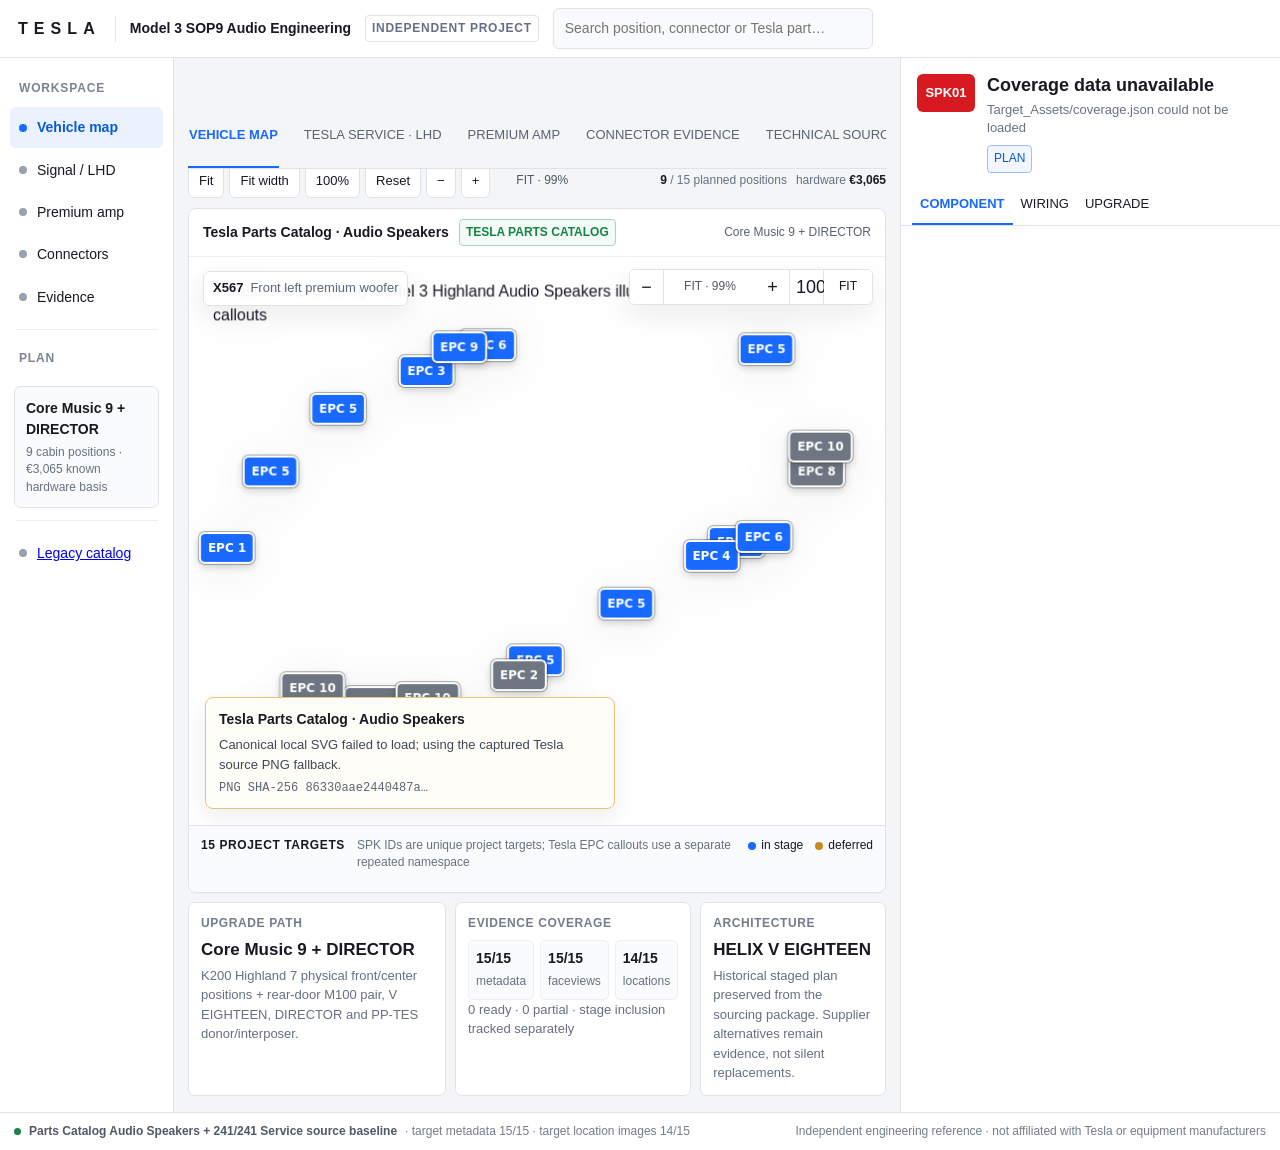
==== docs/index.html @ ffc30529 "fix: improve engineering workspace navigation and clarity" ====
<!doctype html>
<html lang="en">
<head>
<meta charset="utf-8">
<meta name="viewport" content="width=device-width,initial-scale=1">
<title>Tesla Model 3 SOP9 Audio Engineering Workspace</title>
<link rel="stylesheet" href="assets/app.css">
<link rel="stylesheet" href="assets/vehicle-map.css">
</head>
<body>
<div class="app">
<header class="topbar">
  <div class="wordmark">TESLA</div><div class="bar-rule"></div>
  <div class="product">Model 3 SOP9 Audio Engineering</div>
  <div class="independent">INDEPENDENT PROJECT</div>
  <div class="vehicle">2026 Premium LR RWD · LHD · target 15</div>
  <div class="searchbox"><input id="search" type="search" placeholder="Search position, connector or Tesla part…" autocomplete="off"></div>
</header>
<div class="shell">
<aside class="rail">
  <div class="rail-label">Workspace</div>
  <button class="rail-btn active" data-view="system"><span class="rail-dot"></span><span>Vehicle map</span></button>
  <button class="rail-btn" data-view="lhd"><span class="rail-dot"></span><span>Signal / LHD</span></button>
  <button class="rail-btn" data-view="premium"><span class="rail-dot"></span><span>Premium amp</span></button>
  <button class="rail-btn" data-view="connectors"><span class="rail-dot"></span><span>Connectors</span></button>
  <button class="rail-btn" data-view="evidence"><span class="rail-dot"></span><span>Evidence</span></button>
  <div class="rail-rule"></div>
  <div class="rail-label">Plan</div>
  <div class="rail-summary"><strong id="railStage">Core Music 9 + DIRECTOR</strong><span id="railSummary">9 cabin positions · final DSP retained</span></div>
  <div class="rail-rule"></div>
  <a class="rail-btn" href="catalog.html"><span class="rail-dot"></span><span>Legacy catalog</span></a>
</aside>
<main class="main">
  <nav class="tabs">
    <button class="tab active" data-view="system">VEHICLE MAP</button>
    <button class="tab" data-view="lhd">TESLA SERVICE · LHD</button>
    <button class="tab" data-view="premium">PREMIUM AMP</button>
    <button class="tab" data-view="connectors">CONNECTOR EVIDENCE</button>
    <button class="tab" data-view="evidence">TECHNICAL SOURCES</button>
  </nav>
  <div class="controlbar">
    <div class="stage-select"><label for="stage">Upgrade stage</label><select id="stage"></select></div>
    <div class="zoom-controls" aria-label="Engineering drawing navigation">
      <button id="fit" type="button">Fit</button><button id="fitWidth" type="button">Fit width</button><button id="zoom100" type="button">100%</button><button id="resetView" type="button">Reset</button>
      <button id="zoomOut" type="button" aria-label="Zoom out">−</button><button id="zoomIn" type="button" aria-label="Zoom in">+</button><output id="zoomLevel" aria-live="polite">100%</output>
    </div>
    <div class="spacer"></div>
    <div class="metric"><strong id="activeCount">9</strong> / 15 planned positions</div>
    <div class="metric">hardware <strong id="stageCost">€3,065</strong></div>
    <button id="openSource">Open source asset</button>
  </div>
  <section id="workspaceView">
    <article class="workspace">
      <div class="workspace-head"><strong id="workspaceTitle">Tesla Parts Catalog · Audio Speakers</strong><span class="source-pill">TESLA PARTS CATALOG</span><span class="stage-pill" id="workspaceStage">Core Music 9 + DIRECTOR</span></div>
      <div class="schematic-wrap" id="viewport">
        <div class="schematic-pan" id="pan"><img id="schematic" class="schematic-img" alt="Tesla Service SOP9 audio schematic"></div>
        <div class="schematic-message"><b id="selectedBadge">X567</b><span id="selectedMessage">Front left premium woofer</span></div>
        <div class="zoom" aria-label="Canvas zoom controls"><button id="zMinus" type="button" aria-label="Zoom out">−</button><output id="zLevel" aria-live="polite">100%</output><button id="zPlus" type="button" aria-label="Zoom in">+</button><button id="z100" type="button">100%</button><button id="zFit" type="button">FIT</button></div>
      </div>
      <div class="position-dock">
        <div class="dock-head"><strong>15 project targets</strong><span>SPK IDs are unique project targets; Tesla EPC callouts use a separate repeated namespace</span><div class="dock-legend"><span class="legend-item"><i class="legend-swatch included"></i>in stage</span><span class="legend-item"><i class="legend-swatch deferred"></i>deferred</span></div></div>
        <div id="positionDock"></div>
      </div>
    </article>
    <div class="summary-strip">
      <section class="summary-card"><div class="summary-label">Upgrade path</div><div class="summary-main" id="planTitle">Core Music 9 + DIRECTOR</div><div class="summary-sub" id="planDescription"></div></section>
      <section class="summary-card"><div class="summary-label">Evidence coverage</div><div class="summary-grid"><div class="mini"><strong id="metadataCount">15/15</strong><span>metadata</span></div><div class="mini"><strong id="faceviewCount">15/15</strong><span>faceviews</span></div><div class="mini"><strong id="locationCount">14/15</strong><span>locations</span></div></div><div class="summary-sub" id="readinessSummary">14 ready · 1 partial · stage inclusion tracked separately</div></section>
      <section class="summary-card"><div class="summary-label">Architecture</div><div class="summary-main">HELIX V EIGHTEEN</div><div class="summary-sub">Historical staged plan preserved from the sourcing package. Supplier alternatives remain evidence, not silent replacements.</div></section>
    </div>
  </section>
  <section id="infoView" class="info-view hidden"></section>
</main>
<aside class="inspector">
  <div class="inspect-hero"><div class="inspect-num" id="inspectNum">SPK01</div><div><div class="inspect-title" id="inspectTitle">Loading coverage…</div><div class="inspect-sub" id="inspectSub">Project target</div><div class="inspect-stage" id="inspectStage">PLAN</div></div></div>
  <div class="inspect-tabs"><button class="inspect-tab active" data-inspect="component">COMPONENT</button><button class="inspect-tab" data-inspect="wiring">WIRING</button><button class="inspect-tab" data-inspect="upgrade">UPGRADE</button></div>
  <div class="inspect-body" id="inspectBody"></div>
</aside>
</div>
<footer class="footer"><span class="footer-dot"></span><strong>Parts Catalog Audio Speakers + 241/241 Service source baseline</strong><span>· target metadata 15/15 · target location images 14/15</span><span class="spacer"></span><span>Independent engineering reference · not affiliated with Tesla or equipment manufacturers</span></footer>
</div>
<script src="assets/app.js"></script>
<script src="assets/vehicle-map.js"></script>
</body>
</html>
---- docs/assets/app.css ----
:root {
  --bg: #f4f5f6;
  --surface: #fff;
  --surface2: #f9fafb;
  --ink: #171a20;
  --muted: #687281;
  --line: #dfe3e8;
  --line2: #edf0f2;
  --blue: #1769ff;
  --blue2: #eaf2ff;
  --green: #168447;
  --amber: #a76900;
  --amber2: #fff7e6;
  --red: #d71920;
  --shadow: 0 10px 28px rgba(23, 26, 32, .08);
  --rail: 196px;
  --inspector: 410px;
}

* { box-sizing: border-box; }
html, body { margin: 0; min-height: 100%; font-family: Inter, ui-sans-serif, -apple-system, BlinkMacSystemFont, "Segoe UI", Arial, sans-serif; color: var(--ink); background: var(--bg); line-height: 1.45; }
button, input, select { font: inherit; color: inherit; }
button { cursor: pointer; }
button:focus-visible, a:focus-visible, input:focus-visible, select:focus-visible { outline: 3px solid rgba(23, 105, 255, .35); outline-offset: 2px; }
.hidden { display: none !important; }
.sr-only { position: absolute; width: 1px; height: 1px; padding: 0; margin: -1px; overflow: hidden; clip: rect(0, 0, 0, 0); white-space: nowrap; border: 0; }

.app { min-height: 100vh; display: grid; grid-template-rows: 58px minmax(0, 1fr) 38px; }
.topbar { min-height: 58px; display: flex; align-items: center; gap: 14px; padding: 0 18px; background: #fff; border-bottom: 1px solid var(--line); position: sticky; top: 0; z-index: 50; }
.wordmark { font-size: 16px; font-weight: 760; letter-spacing: .38em; white-space: nowrap; }
.bar-rule { height: 26px; width: 1px; background: var(--line); }
.product { font-size: 14px; font-weight: 720; white-space: nowrap; }
.independent { font-size: 12px; font-weight: 780; letter-spacing: .06em; color: #667085; border: 1px solid var(--line); border-radius: 4px; padding: 4px 6px; white-space: nowrap; }
.vehicle { margin-left: auto; font-size: 12px; color: #586170; white-space: nowrap; }
.searchbox { width: min(340px, 25vw); position: relative; }
.searchbox input { width: 100%; border: 1px solid var(--line); background: #f9fafb; border-radius: 6px; padding: 9px 11px; font-size: 14px; outline: none; }
.searchbox input:focus { border-color: #9bbaff; box-shadow: 0 0 0 3px rgba(23, 105, 255, .09); }

.shell { display: grid; grid-template-columns: var(--rail) minmax(0, 1fr) var(--inspector); min-height: 0; }
.rail { background: #fff; border-right: 1px solid var(--line); padding: 14px 10px; min-height: 0; }
.rail-label { font-size: 12px; font-weight: 800; letter-spacing: .07em; color: #7b8491; text-transform: uppercase; padding: 8px 9px; }
.rail-btn { border: 0; background: transparent; width: 100%; display: flex; align-items: center; gap: 10px; padding: 10px 9px; border-radius: 6px; text-align: left; font-size: 14px; margin: 2px 0; }
.rail-btn:hover { background: #f5f7f9; }
.rail-btn.active { background: var(--blue2); color: #075bd8; font-weight: 720; }
.rail-dot { width: 8px; height: 8px; border-radius: 50%; background: #99a1ad; flex: none; }
.rail-btn.active .rail-dot { background: var(--blue); }
.rail-rule { height: 1px; background: var(--line2); margin: 12px 5px; }
.rail-summary { margin: 11px 4px 0; border: 1px solid var(--line); border-radius: 7px; padding: 11px; background: #fafbfc; }
.rail-summary strong { display: block; font-size: 14px; }
.rail-summary span { display: block; font-size: 12px; color: var(--muted); line-height: 1.45; margin-top: 5px; }

.main { min-width: 0; padding: 0 14px 16px; overflow: hidden; }
.tabs { min-height: 52px; display: flex; align-items: flex-end; gap: 24px; border-bottom: 1px solid var(--line); position: sticky; top: 58px; background: var(--bg); z-index: 30; overflow-x: auto; white-space: nowrap; }
.tab { height: 52px; border: 0; background: transparent; padding: 0 1px 12px; font-size: 13px; color: #596374; border-bottom: 2px solid transparent; }
.tab.active { color: var(--blue); border-bottom-color: var(--blue); font-weight: 760; }
.controlbar { min-height: 58px; display: flex; align-items: center; gap: 9px; padding: 10px 0; flex-wrap: wrap; }
.stage-select { display: flex; align-items: center; gap: 8px; padding-right: 10px; border-right: 1px solid var(--line); }
.stage-select label { font-size: 12px; color: #697386; text-transform: uppercase; font-weight: 760; }
.stage-select select, .controlbar button { min-height: 34px; border: 1px solid var(--line); background: #fff; border-radius: 6px; padding: 4px 10px; font-size: 13px; }
.controlbar button:hover { background: #f7f9fb; }
.zoom-controls { display: flex; align-items: center; gap: 5px; flex-wrap: wrap; }
.zoom-controls output { min-width: 94px; color: #4f5967; font-size: 12px; font-variant-numeric: tabular-nums; text-align: center; }
.controlbar > .spacer { flex: 1 1 12px; }
.metric { font-size: 12px; color: #657083; white-space: nowrap; }
.metric strong { color: var(--ink); }

.workspace { background: #fff; border: 1px solid var(--line); border-radius: 8px; overflow: hidden; box-shadow: 0 1px 0 rgba(23, 26, 32, .02); }
.workspace-head { min-height: 48px; display: flex; align-items: center; gap: 10px; padding: 7px 14px; border-bottom: 1px solid var(--line2); }
.workspace-head strong { font-size: 14px; }
.source-pill { font-size: 12px; font-weight: 760; color: var(--green); border: 1px solid #acd4ba; background: #f4fbf6; padding: 4px 6px; border-radius: 4px; }
.stage-pill { margin-left: auto; font-size: 12px; color: #586170; white-space: nowrap; }
.schematic-wrap { position: relative; height: clamp(500px, calc(100vh - 332px), 900px); min-height: 500px; overflow: hidden; background: #fff; touch-action: none; }
.schematic-wrap.is-panning { cursor: grabbing; }
.schematic-pan { position: absolute; inset: 0; display: flex; align-items: center; justify-content: center; transform-origin: center center; will-change: transform; }
.schematic-img { display: block; width: auto; height: auto; max-width: none; max-height: none; user-select: none; -webkit-user-drag: none; }
.schematic-message { position: absolute; left: 14px; top: 14px; z-index: 8; display: flex; gap: 7px; align-items: center; background: rgba(255, 255, 255, .95); border: 1px solid var(--line); border-radius: 6px; padding: 7px 9px; box-shadow: var(--shadow); font-size: 13px; color: #5e6876; }
.schematic-message b { color: var(--ink); }
.zoom { position: absolute; right: 12px; top: 12px; z-index: 9; display: flex; align-items: center; background: #fff; border: 1px solid var(--line); border-radius: 6px; overflow: hidden; box-shadow: var(--shadow); }
.zoom button { width: 34px; height: 34px; border: 0; border-right: 1px solid var(--line); background: #fff; font-size: 18px; }
.zoom button:hover { background: #f5f7f9; }
.zoom output { min-width: 92px; padding: 0 8px; font-size: 12px; color: #4f5967; text-align: center; font-variant-numeric: tabular-nums; }
.zoom button:last-child { width: 48px; border-right: 0; font-size: 12px; }

.position-dock { border-top: 1px solid var(--line); background: #fafbfc; padding: 11px 12px; }
.dock-head { display: flex; align-items: flex-start; gap: 12px; margin-bottom: 9px; flex-wrap: wrap; }
.dock-head strong { font-size: 12px; text-transform: uppercase; letter-spacing: .05em; }
.dock-head > span { flex: 1 1 320px; font-size: 12px; color: var(--muted); }
.dock-head .dock-legend { margin-left: auto; display: flex; gap: 12px; }
.legend-item { display: flex; align-items: center; gap: 5px; font-size: 12px; }
.legend-swatch { width: 8px; height: 8px; border-radius: 50%; background: #bdc4cd; }
.legend-swatch.included { background: var(--blue); }
.legend-swatch.deferred { background: #c58b21; }
.zone-row { display: grid; grid-template-columns: 112px minmax(0, 1fr); gap: 10px; align-items: start; margin: 5px 0; }
.zone-name { font-size: 12px; font-weight: 760; color: #737d8b; padding-top: 8px; text-transform: uppercase; }
.zone-chips { display: flex; flex-wrap: wrap; gap: 5px; }
.position-chip { border: 1px solid var(--line); background: #fff; border-radius: 5px; padding: 6px 8px; font-size: 13px; display: flex; gap: 7px; align-items: center; max-width: 235px; text-align: left; }
.position-chip .chip-id { font-weight: 800; color: #075bd8; font-variant-numeric: tabular-nums; }
.position-chip b { color: #4f5967; font-size: 12px; }
.position-chip.included { border-color: #95baff; background: #f4f8ff; }
.position-chip.deferred { border-color: #e5c47d; background: #fffaf0; }
.position-chip.selected { box-shadow: inset 0 0 0 2px var(--blue); border-color: var(--blue); }
.position-chip.search-hidden { display: none; }
.position-chip:hover { border-color: #9ba8b7; }

.summary-strip { display: grid; grid-template-columns: 1.25fr .9fr .9fr; gap: 9px; margin-top: 9px; }
.summary-card { background: #fff; border: 1px solid var(--line); border-radius: 7px; padding: 12px; min-height: 112px; }
.summary-label { font-size: 12px; font-weight: 780; text-transform: uppercase; color: #737d8b; letter-spacing: .05em; }
.summary-main { font-size: 17px; font-weight: 760; margin: 6px 0 3px; }
.summary-sub { font-size: 13px; color: #657083; line-height: 1.5; }
.summary-grid { display: grid; grid-template-columns: repeat(3, 1fr); gap: 6px; margin-top: 8px; }
.mini { background: #fafbfc; border: 1px solid var(--line2); border-radius: 5px; padding: 7px; }
.mini strong { display: block; font-size: 14px; }
.mini span { font-size: 12px; color: var(--muted); }

.info-view { background: #fff; border: 1px solid var(--line); border-radius: 8px; min-height: 650px; padding: 20px; overflow: auto; }
.info-view h2 { margin: 0 0 6px; font-size: 20px; }
.info-view > p { font-size: 14px; color: #626c7b; max-width: 900px; line-height: 1.55; }
.evidence-grid { display: grid; grid-template-columns: repeat(2, minmax(0, 1fr)); gap: 9px; margin-top: 16px; }
.evidence-card { border: 1px solid var(--line); border-radius: 7px; padding: 14px; text-decoration: none; color: inherit; background: #fff; }
.evidence-card:hover { border-color: #a9b6c5; background: #fafbfc; }
.evidence-card strong { display: block; font-size: 14px; }
.evidence-card span { display: block; font-size: 13px; color: var(--muted); margin-top: 5px; }
.connector-table { width: 100%; min-width: 900px; border-collapse: collapse; margin-top: 14px; font-size: 13px; }
.connector-table th, .connector-table td { text-align: left; border-bottom: 1px solid var(--line2); padding: 9px 7px; vertical-align: top; }
.connector-table th { font-size: 12px; color: #737d8b; text-transform: uppercase; }
.connector-table tr:hover td { background: #fafbfc; }
.connector-table button { border: 1px solid var(--line); background: #fff; border-radius: 5px; padding: 6px 8px; font-size: 13px; }

.inspector { background: #fff; border-left: 1px solid var(--line); min-width: 0; overflow: auto; }
.inspect-hero { padding: 16px 16px 12px; display: flex; gap: 12px; align-items: flex-start; }
.inspect-num { min-width: 58px; height: 38px; border-radius: 6px; background: var(--red); color: #fff; display: grid; place-items: center; padding: 0 7px; font-size: 13px; font-weight: 800; font-variant-numeric: tabular-nums; flex: none; }
.inspect-title { font-size: 18px; font-weight: 760; line-height: 1.25; }
.inspect-sub { font-size: 13px; color: var(--muted); margin-top: 4px; }
.inspect-stage { display: inline-block; margin-top: 7px; font-size: 12px; border: 1px solid #9ebeff; background: #f2f7ff; color: #075bd8; border-radius: 4px; padding: 4px 6px; }
.inspect-tabs { display: flex; border-bottom: 1px solid var(--line); padding: 0 11px; }
.inspect-tab { border: 0; background: transparent; padding: 10px 8px; font-size: 13px; border-bottom: 2px solid transparent; }
.inspect-tab.active { border-bottom-color: var(--blue); color: var(--blue); font-weight: 760; }
.inspect-body { padding: 10px 16px 20px; }
.inspector-section { margin-bottom: 16px; }
.inspector-section h3, .evidence-panel h3 { margin: 0 0 5px; font-size: 16px; }
.kv { display: grid; grid-template-columns: 40% minmax(0, 60%); gap: 9px; padding: 9px 0; border-bottom: 1px solid var(--line2); font-size: 13px; line-height: 1.45; }
.kv span:first-child { color: #747e8b; }
.kv b { overflow-wrap: anywhere; }
.target-id { color: #075bd8; font-variant-numeric: tabular-nums; }
.state-row { display: grid; grid-template-columns: minmax(0, 1fr) auto; gap: 4px 9px; padding: 9px 0; border-bottom: 1px solid var(--line2); font-size: 13px; }
.state-row > span { color: #4f5967; }
.state-row b { text-align: right; }
.state-row small { grid-column: 1 / -1; color: var(--muted); font-size: 12px; line-height: 1.45; }
.state-verified { color: var(--green); font-weight: 760; }
.state-partial, .state-gap { color: var(--amber); font-weight: 760; }
.state-deferred { color: var(--amber); font-weight: 760; }
.state-unknown { color: #7a8491; font-weight: 760; }
.state-neutral { color: #4f5967; font-weight: 760; }
.readiness-card { margin-top: 12px; border: 1px solid var(--line); border-radius: 6px; padding: 10px; background: #fafbfc; }
.readiness-card > div { display: flex; justify-content: space-between; gap: 10px; font-size: 13px; }
.readiness-card small { display: block; margin-top: 5px; color: var(--muted); font-size: 12px; line-height: 1.45; }
.readiness-card.state-partial { border-color: #e5c47d; background: var(--amber2); }
.readiness-card.state-verified { border-color: #acd4ba; background: #f4fbf6; }
.media-title { display: flex; justify-content: space-between; align-items: center; margin: 14px 0 6px; font-size: 13px; font-weight: 760; }
.media-title a { font-size: 12px; color: #075bd8; text-decoration: none; }
.media-card { min-height: 180px; border: 1px solid var(--line); border-radius: 6px; background: #fafafa; display: flex; align-items: center; justify-content: center; overflow: hidden; }
.media-card img { max-width: 100%; max-height: 100%; object-fit: contain; }
.media-empty { font-size: 13px; color: #7a8491; text-align: center; padding: 20px; }
.route { margin-top: 11px; border: 1px solid var(--line); border-radius: 6px; background: #fafbfc; padding: 10px; font: 13px/1.5 ui-monospace, SFMono-Regular, Consolas, monospace; color: #44505f; overflow-wrap: anywhere; }
.hardware { border: 1px solid var(--line); border-radius: 6px; padding: 11px; margin-top: 12px; background: #fafbfc; }
.hardware strong { font-size: 14px; display: block; }
.hardware span { font-size: 13px; color: #657083; display: block; margin-top: 4px; line-height: 1.5; }
.action-row { display: grid; grid-template-columns: 1fr 1fr; gap: 6px; margin-top: 12px; }
.action-row button { border: 1px solid var(--line); background: #fff; border-radius: 6px; padding: 8px; font-size: 13px; }
.action-row button:hover { background: #f5f7f9; }

.footer { display: flex; align-items: center; min-height: 38px; padding: 0 14px; background: #fff; border-top: 1px solid var(--line); font-size: 12px; color: #737d8b; gap: 8px; }
.footer-dot { width: 7px; height: 7px; border-radius: 50%; background: var(--green); flex: none; }
.footer .spacer { flex: 1; }
.footer strong { color: #4f5967; }

@media (max-width: 1320px) {
  :root { --rail: 174px; --inspector: 380px; }
  .vehicle { display: none; }
  .position-chip { max-width: 205px; }
}

@media (max-width: 1060px) {
  .shell { grid-template-columns: 58px minmax(0, 1fr); }
  .rail { padding: 11px 6px; }
  .rail-btn { justify-content: center; }
  .rail-btn span:not(.rail-dot), .rail-label, .rail-summary, .rail-rule { display: none; }
  .inspector { grid-column: 2; border-left: 0; border-top: 1px solid var(--line); min-height: 500px; }
  .summary-strip { grid-template-columns: 1fr; }
  .searchbox { display: none; }
  .controlbar > .spacer { display: none; }
}

@media (max-width: 760px) {
  .topbar { gap: 9px; padding: 0 12px; }
  .product { display: none; }
  .main { padding: 0 9px 12px; }
  .tabs { gap: 17px; }
  .controlbar { align-items: flex-start; }
  .stage-select { width: 100%; border-right: 0; padding-right: 0; }
  .zoom-controls { width: 100%; }
  .zone-row { grid-template-columns: 1fr; gap: 2px; }
  .zone-name { padding-top: 3px; }
  .dock-head .dock-legend { width: 100%; margin-left: 0; }
  .evidence-grid { grid-template-columns: 1fr; }
  .footer { min-height: 48px; align-items: flex-start; padding-top: 8px; padding-bottom: 8px; flex-wrap: wrap; }
  .footer .spacer { display: none; }
}
---- docs/assets/vehicle-map.css ----
/* Original Tesla Parts Catalog artwork + readable interaction layer. */
.vehicle-map-shell { position: absolute; inset: 0; display: flex; align-items: center; justify-content: center; padding: 18px 22px 82px; z-index: 4; }
.vehicle-map { position: relative; width: min(100%, 1180px); aspect-ratio: 1189 / 841; filter: drop-shadow(0 8px 24px rgba(23, 26, 32, .07)); }
.vehicle-map > img { display: block; width: 100%; height: 100%; object-fit: contain; user-select: none; -webkit-user-drag: none; pointer-events: none; }
.epc-callouts { position: absolute; inset: 0; pointer-events: none; }
.epc-callout, .epc-anchor { --ring: #1769ff; position: absolute; left: var(--x); top: var(--y); transform: translate(-50%, -50%); border-radius: 6px; padding: 0 7px; pointer-events: auto; z-index: 6; display: grid; place-items: center; font: 760 12px/1 Inter, ui-sans-serif, system-ui, sans-serif; white-space: nowrap; color: #fff; border: 2px solid #fff; box-shadow: 0 0 0 1px rgba(23, 26, 32, .35), 0 3px 8px rgba(23, 26, 32, .2); transition: transform .12s ease, box-shadow .12s ease, background .12s ease; }
.epc-callout { min-width: 52px; height: 32px; background: #1769ff; }
.epc-anchor { width: 24px; height: 24px; background: #171a20; z-index: 5; }
.epc-callout:hover, .epc-callout:focus-visible, .epc-anchor:hover, .epc-anchor:focus-visible { outline: none; transform: translate(-50%, -50%) scale(1.12); box-shadow: 0 0 0 4px rgba(23, 105, 255, .22), 0 6px 14px rgba(23, 26, 32, .25); }
.epc-callout.unmapped { background: #6d7681; }
.epc-callout.group-active, .epc-callout.target-related, .epc-anchor.group-active { background: #1769ff; }
.epc-callout.active, .epc-anchor.active { background: #d71920; z-index: 8; box-shadow: 0 0 0 4px rgba(215, 25, 32, .2), 0 0 0 7px #fff; }
.epc-callout.search-dim, .epc-anchor.search-dim { opacity: .18; pointer-events: none; }
.vehicle-map-source { position: absolute; left: 16px; bottom: 16px; max-width: 410px; background: rgba(255, 255, 255, .97); border: 1px solid #dfe3e8; border-radius: 8px; padding: 11px 13px; font-size: 13px; line-height: 1.5; color: #3f4854; box-shadow: 0 8px 24px rgba(23, 26, 32, .08); z-index: 11; }
.vehicle-map-source b { display: block; color: #171a20; font-size: 14px; margin-bottom: 5px; }
.vehicle-map-source span { display: block; }
.vehicle-map-source code { display: block; margin-top: 5px; font-size: 12px; color: #5c6570; }
.vehicle-map-source.remote-fallback { border-color: #e5c47d; background: #fffdf7; }
.vehicle-map-source.source-error { border-color: #e7a7a9; }
.epc-detail { position: absolute; right: 16px; bottom: 16px; width: min(500px, 52%); max-height: 76%; overflow: auto; background: rgba(255, 255, 255, .98); border: 1px solid #cfd6de; border-radius: 10px; box-shadow: 0 14px 34px rgba(23, 26, 32, .16); z-index: 12; padding: 16px; }
.epc-detail.hidden { display: none; }
.epc-detail-head { display: flex; justify-content: space-between; align-items: flex-start; border-bottom: 1px solid #edf0f2; padding-bottom: 11px; }
.epc-kicker { display: block; font-size: 12px; font-weight: 800; letter-spacing: .08em; color: #5c6570; }
.epc-identifier { display: block; margin-top: 3px; font-size: 23px; line-height: 1.15; color: #171a20; }
.epc-detail-head small { display: block; margin-top: 6px; font-size: 13px; color: #4b5563; line-height: 1.45; }
.epc-detail-head code, .epc-confidence code { font-size: 12px; color: #5c6570; }
.epc-close { border: 0; background: transparent; font-size: 26px; line-height: 1; color: #3f4854; }
.epc-semantics { margin-top: 11px; padding: 10px; border-left: 3px solid #1769ff; background: #f5f8ff; color: #3f4854; font-size: 13px; line-height: 1.5; }
.epc-count-grid { display: grid; grid-template-columns: 1fr 1fr; gap: 7px; margin-top: 11px; }
.epc-count { border: 1px solid #e7eaee; border-radius: 6px; padding: 9px; background: #fafbfc; }
.epc-count span { display: block; color: #5c6570; font-size: 12px; }
.epc-count strong { display: block; margin-top: 3px; font-size: 20px; line-height: 1.1; }
.epc-count-note { margin-top: 7px; color: #5c6570; font-size: 12px; line-height: 1.45; }
.epc-parts h3 { margin: 14px 0 2px; font-size: 15px; }
.epc-part { display: flex; justify-content: space-between; gap: 12px; padding: 10px 0; border-bottom: 1px solid #edf0f2; }
.epc-part b { display: block; font-size: 14px; line-height: 1.4; }
.epc-part span { display: block; font-size: 13px; color: #4b5563; margin-top: 3px; }
.epc-part > strong { font-size: 14px; white-space: nowrap; }
.epc-confidence { display: grid; grid-template-columns: 1fr auto; gap: 3px 10px; margin-top: 12px; padding: 9px 10px; border: 1px solid #e7eaee; border-radius: 6px; font-size: 13px; }
.epc-confidence b { text-align: right; }
.epc-confidence code { grid-column: 1 / -1; }
.epc-map-note { margin-top: 10px; padding: 10px; color: #3f4854; background: #f8fafc; border: 1px solid #e7eaee; border-radius: 6px; font-size: 13px; line-height: 1.5; }
.epc-map-note strong { display: block; margin-bottom: 3px; font-size: 13px; }
.epc-map-note p { margin: 0; }
.epc-source-warning { margin-top: 9px; color: #5c6570; font-size: 12px; line-height: 1.5; }
.epc-target-title { margin: 14px 0 7px; color: #5c6570; font-size: 12px; font-weight: 800; letter-spacing: .06em; }
.epc-targets { display: grid; gap: 6px; }
.epc-target { display: grid; grid-template-columns: auto minmax(0, 1fr) auto; align-items: center; gap: 4px 8px; border: 1px solid #dfe3e8; border-radius: 6px; background: #fff; padding: 8px 10px; font-size: 13px; text-align: left; }
.epc-target:hover { border-color: #1769ff; background: #f5f8ff; }
.epc-target b { color: #075bd8; font-size: 13px; }
.epc-target span { min-width: 0; overflow-wrap: anywhere; }
.epc-target em { color: #4b5563; font-size: 12px; font-style: normal; }
.epc-target small { grid-column: 2 / -1; font-size: 12px; }
.epc-target.missing { display: flex; color: #a76900; }
.epc-no-target, .epc-empty { padding: 10px 0; color: #4b5563; font-size: 13px; line-height: 1.5; }
body.map-mode #openSource { display: none; }
body.map-mode .schematic-message { font-size: 13px; }

@media (max-width: 820px) {
  .epc-callout { min-width: 46px; height: 30px; padding: 0 5px; font-size: 12px; }
  .epc-detail { left: 9px; right: 9px; width: auto; max-height: 70%; }
}
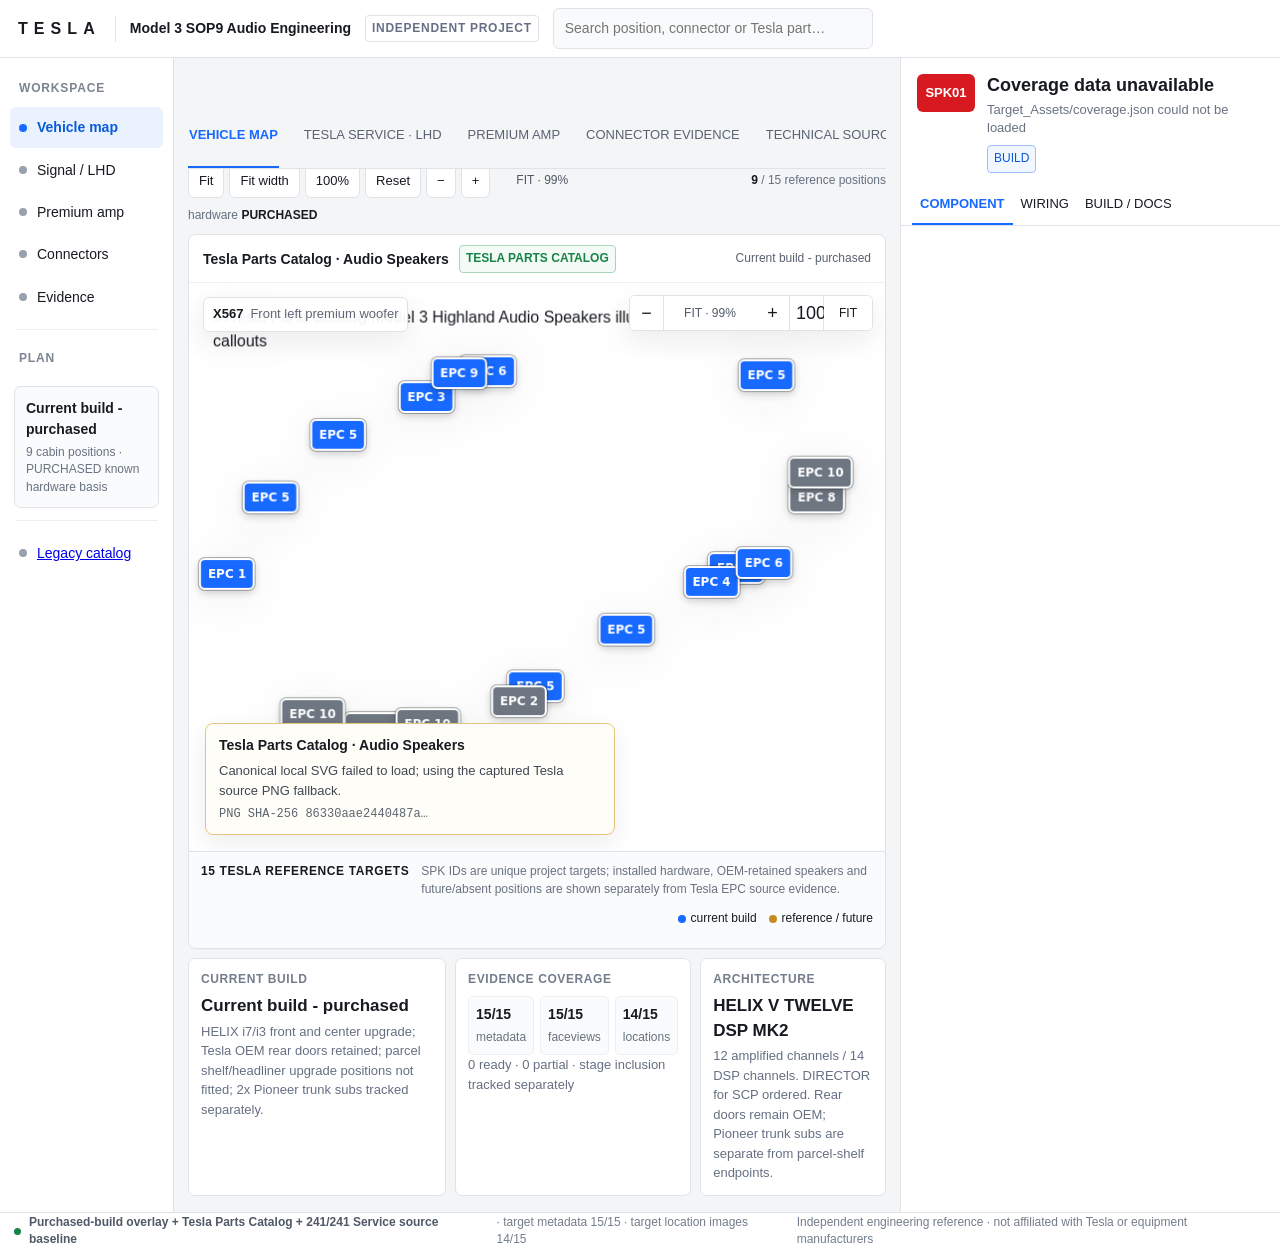
==== commit 1b4b2d80: "feat: expose current purchased build in published workspace" ====
--- a/docs/index.html
+++ b/docs/index.html
@@ -6,6 +6,7 @@
 <title>Tesla Model 3 SOP9 Audio Engineering Workspace</title>
 <link rel="stylesheet" href="assets/app.css">
 <link rel="stylesheet" href="assets/vehicle-map.css">
+<link rel="stylesheet" href="assets/installed-system.css">
 </head>
 <body>
 <div class="app">
@@ -26,7 +27,7 @@
   <button class="rail-btn" data-view="evidence"><span class="rail-dot"></span><span>Evidence</span></button>
   <div class="rail-rule"></div>
   <div class="rail-label">Plan</div>
-  <div class="rail-summary"><strong id="railStage">Core Music 9 + DIRECTOR</strong><span id="railSummary">9 cabin positions · final DSP retained</span></div>
+  <div class="rail-summary"><strong id="railStage">Current build</strong><span id="railSummary">Purchased hardware + Tesla source evidence</span></div>
   <div class="rail-rule"></div>
   <a class="rail-btn" href="catalog.html"><span class="rail-dot"></span><span>Legacy catalog</span></a>
 </aside>
@@ -39,46 +40,47 @@
     <button class="tab" data-view="evidence">TECHNICAL SOURCES</button>
   </nav>
   <div class="controlbar">
-    <div class="stage-select"><label for="stage">Upgrade stage</label><select id="stage"></select></div>
+    <div class="stage-select"><label for="stage">Build / reference view</label><select id="stage"></select></div>
     <div class="zoom-controls" aria-label="Engineering drawing navigation">
       <button id="fit" type="button">Fit</button><button id="fitWidth" type="button">Fit width</button><button id="zoom100" type="button">100%</button><button id="resetView" type="button">Reset</button>
       <button id="zoomOut" type="button" aria-label="Zoom out">−</button><button id="zoomIn" type="button" aria-label="Zoom in">+</button><output id="zoomLevel" aria-live="polite">100%</output>
     </div>
     <div class="spacer"></div>
-    <div class="metric"><strong id="activeCount">9</strong> / 15 planned positions</div>
-    <div class="metric">hardware <strong id="stageCost">€3,065</strong></div>
+    <div class="metric"><strong id="activeCount">9</strong> / 15 reference positions</div>
+    <div class="metric">hardware <strong id="stageCost">PURCHASED</strong></div>
     <button id="openSource">Open source asset</button>
   </div>
   <section id="workspaceView">
     <article class="workspace">
-      <div class="workspace-head"><strong id="workspaceTitle">Tesla Parts Catalog · Audio Speakers</strong><span class="source-pill">TESLA PARTS CATALOG</span><span class="stage-pill" id="workspaceStage">Core Music 9 + DIRECTOR</span></div>
+      <div class="workspace-head"><strong id="workspaceTitle">Tesla Parts Catalog · Audio Speakers</strong><span class="source-pill">TESLA PARTS CATALOG</span><span class="stage-pill" id="workspaceStage">Current build</span></div>
       <div class="schematic-wrap" id="viewport">
         <div class="schematic-pan" id="pan"><img id="schematic" class="schematic-img" alt="Tesla Service SOP9 audio schematic"></div>
         <div class="schematic-message"><b id="selectedBadge">X567</b><span id="selectedMessage">Front left premium woofer</span></div>
         <div class="zoom" aria-label="Canvas zoom controls"><button id="zMinus" type="button" aria-label="Zoom out">−</button><output id="zLevel" aria-live="polite">100%</output><button id="zPlus" type="button" aria-label="Zoom in">+</button><button id="z100" type="button">100%</button><button id="zFit" type="button">FIT</button></div>
       </div>
       <div class="position-dock">
-        <div class="dock-head"><strong>15 project targets</strong><span>SPK IDs are unique project targets; Tesla EPC callouts use a separate repeated namespace</span><div class="dock-legend"><span class="legend-item"><i class="legend-swatch included"></i>in stage</span><span class="legend-item"><i class="legend-swatch deferred"></i>deferred</span></div></div>
+        <div class="dock-head"><strong>15 Tesla reference targets</strong><span>SPK IDs are unique project targets; installed hardware, OEM-retained speakers and future/absent positions are shown separately from Tesla EPC source evidence.</span><div class="dock-legend"><span class="legend-item"><i class="legend-swatch included"></i>current build</span><span class="legend-item"><i class="legend-swatch deferred"></i>reference / future</span></div></div>
         <div id="positionDock"></div>
       </div>
     </article>
     <div class="summary-strip">
-      <section class="summary-card"><div class="summary-label">Upgrade path</div><div class="summary-main" id="planTitle">Core Music 9 + DIRECTOR</div><div class="summary-sub" id="planDescription"></div></section>
-      <section class="summary-card"><div class="summary-label">Evidence coverage</div><div class="summary-grid"><div class="mini"><strong id="metadataCount">15/15</strong><span>metadata</span></div><div class="mini"><strong id="faceviewCount">15/15</strong><span>faceviews</span></div><div class="mini"><strong id="locationCount">14/15</strong><span>locations</span></div></div><div class="summary-sub" id="readinessSummary">14 ready · 1 partial · stage inclusion tracked separately</div></section>
-      <section class="summary-card"><div class="summary-label">Architecture</div><div class="summary-main">HELIX V EIGHTEEN</div><div class="summary-sub">Historical staged plan preserved from the sourcing package. Supplier alternatives remain evidence, not silent replacements.</div></section>
+      <section class="summary-card"><div class="summary-label">Current build</div><div class="summary-main" id="planTitle">Purchased hardware</div><div class="summary-sub" id="planDescription"></div></section>
+      <section class="summary-card"><div class="summary-label">Evidence coverage</div><div class="summary-grid"><div class="mini"><strong id="metadataCount">15/15</strong><span>metadata</span></div><div class="mini"><strong id="faceviewCount">15/15</strong><span>faceviews</span></div><div class="mini"><strong id="locationCount">14/15</strong><span>locations</span></div></div><div class="summary-sub" id="readinessSummary">Tesla evidence readiness tracked independently from build status</div></section>
+      <section class="summary-card"><div class="summary-label">Architecture</div><div class="summary-main">HELIX V TWELVE DSP MK2</div><div class="summary-sub">12 amplified channels / 14 DSP channels. DIRECTOR for SCP ordered. Rear doors remain OEM; Pioneer trunk subs are separate from parcel-shelf endpoints.</div></section>
     </div>
   </section>
   <section id="infoView" class="info-view hidden"></section>
 </main>
 <aside class="inspector">
-  <div class="inspect-hero"><div class="inspect-num" id="inspectNum">SPK01</div><div><div class="inspect-title" id="inspectTitle">Loading coverage…</div><div class="inspect-sub" id="inspectSub">Project target</div><div class="inspect-stage" id="inspectStage">PLAN</div></div></div>
-  <div class="inspect-tabs"><button class="inspect-tab active" data-inspect="component">COMPONENT</button><button class="inspect-tab" data-inspect="wiring">WIRING</button><button class="inspect-tab" data-inspect="upgrade">UPGRADE</button></div>
+  <div class="inspect-hero"><div class="inspect-num" id="inspectNum">SPK01</div><div><div class="inspect-title" id="inspectTitle">Loading coverage…</div><div class="inspect-sub" id="inspectSub">Project target</div><div class="inspect-stage" id="inspectStage">BUILD</div></div></div>
+  <div class="inspect-tabs"><button class="inspect-tab active" data-inspect="component">COMPONENT</button><button class="inspect-tab" data-inspect="wiring">WIRING</button><button class="inspect-tab" data-inspect="upgrade">BUILD / DOCS</button></div>
   <div class="inspect-body" id="inspectBody"></div>
 </aside>
 </div>
-<footer class="footer"><span class="footer-dot"></span><strong>Parts Catalog Audio Speakers + 241/241 Service source baseline</strong><span>· target metadata 15/15 · target location images 14/15</span><span class="spacer"></span><span>Independent engineering reference · not affiliated with Tesla or equipment manufacturers</span></footer>
+<footer class="footer"><span class="footer-dot"></span><strong>Purchased-build overlay + Tesla Parts Catalog + 241/241 Service source baseline</strong><span>· target metadata 15/15 · target location images 14/15</span><span class="spacer"></span><span>Independent engineering reference · not affiliated with Tesla or equipment manufacturers</span></footer>
 </div>
 <script src="assets/app.js"></script>
+<script src="assets/installed-system.js"></script>
 <script src="assets/vehicle-map.js"></script>
 </body>
 </html>
--- a/docs/assets/installed-system.css
+++ b/docs/assets/installed-system.css
@@ -0,0 +1 @@
+.hardware-card,.system-hardware-card,.sub-card,.service-item{border:1px solid var(--line);border-radius:7px;background:#fff;padding:12px;margin:0 0 10px}.hardware-card-head,.system-hardware-card>div:first-child{display:flex;justify-content:space-between;gap:10px;align-items:flex-start;margin-bottom:7px}.hardware-card-head span,.system-hardware-card span,.sub-card span{font-size:12px;color:var(--muted);text-transform:uppercase;font-weight:760;letter-spacing:.04em}.hardware-card-head b,.system-hardware-card b{font-size:12px}.hardware-card>strong,.system-hardware-card>strong{display:block;font-size:15px;margin-bottom:6px}.hardware-card p{font-size:13px;color:var(--muted);margin:0 0 8px}.hardware-card ul{font-size:13px;margin:8px 0 10px;padding-left:19px}.reference-links{display:grid;gap:6px;margin-top:10px}.reference-links a{display:block;border:1px solid var(--line2);background:#fafbfc;border-radius:5px;padding:8px;text-decoration:none;color:inherit}.reference-links a:hover{border-color:#a9b6c5}.reference-links strong{display:block;font-size:13px;color:#075bd8}.reference-links span{display:block;font-size:12px;color:var(--muted);overflow-wrap:anywhere;text-transform:none;letter-spacing:0;margin-top:2px}.reference-empty{font-size:13px;color:var(--muted);padding:8px 0}.service-list{display:grid;gap:8px}.service-item{margin:0}.service-item>div strong{display:block;font-size:13px}.service-item>div span{display:block;font-size:13px;color:var(--muted);margin-top:4px;text-transform:none;letter-spacing:0}.service-item>a{display:inline-block;margin-top:8px;font-size:13px;color:#075bd8;text-decoration:none;font-weight:700}.engineering-note,.fitment-warning{font-size:13px;line-height:1.5;border:1px solid #e3c47c;background:#fff9eb;border-radius:6px;padding:9px;margin:9px 0;color:#6d4a00}.engineering-note.warning,.fitment-warning{border-color:#e0a1a1;background:#fff4f4;color:#8d2222}.fitment-warning strong,.fitment-warning span{display:block}.fitment-warning span{font-size:13px;text-transform:none;letter-spacing:0;margin-top:5px}.raw-id{font-family:ui-monospace,SFMono-Regular,Consolas,"Liberation Mono",monospace;white-space:nowrap}.sub-card{display:grid;gap:3px}.sub-card b{font-size:13px}.sub-card small{font-size:12px;color:var(--muted);line-height:1.45}.state-neutral{color:#596374}.state-partial{color:var(--amber)}
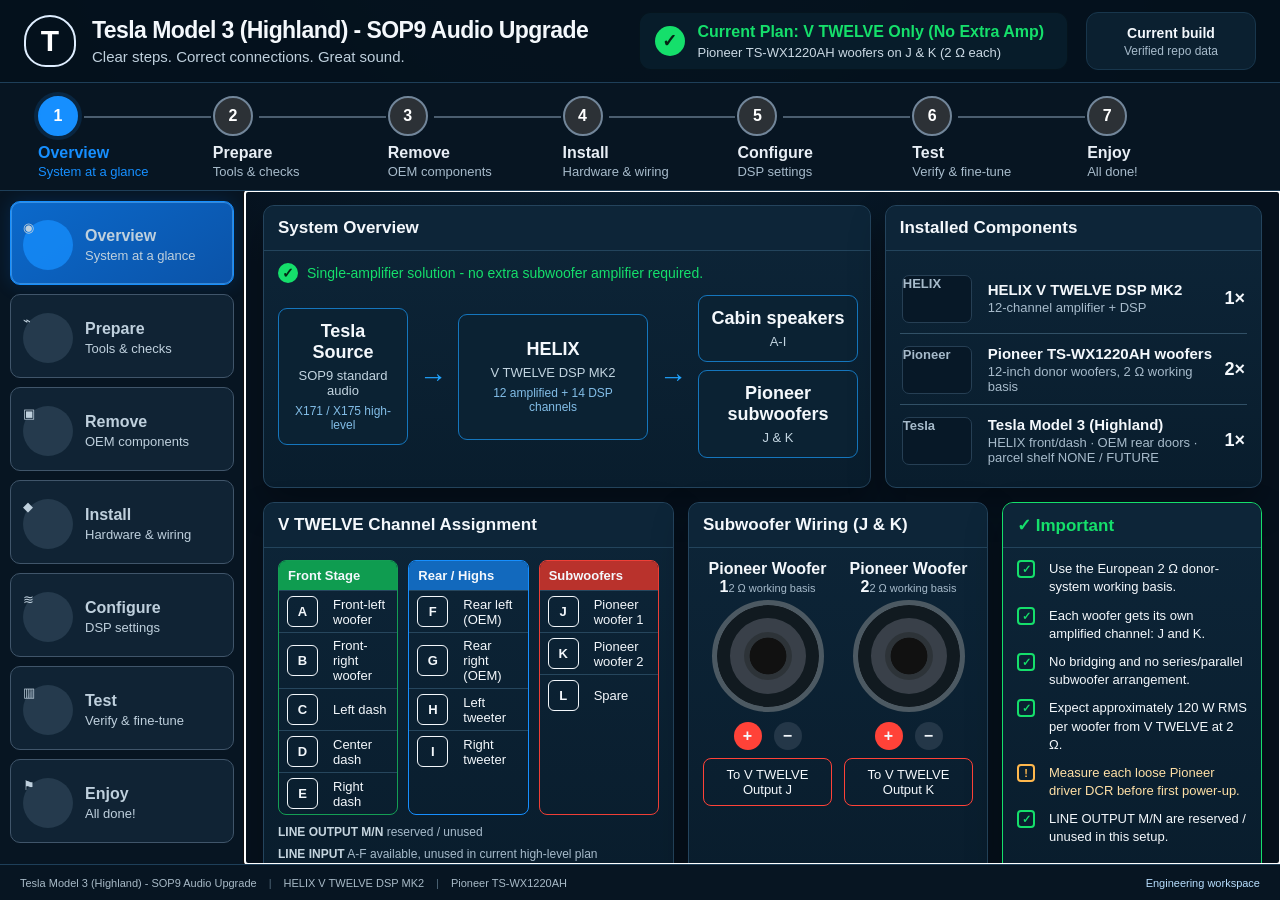
==== commit 8e6418aa: "feat: make installation workflow the default Pages view" ====
--- a/docs/index.html
+++ b/docs/index.html
@@ -2,85 +2,45 @@
 <html lang="en">
 <head>
 <meta charset="utf-8">
-<meta name="viewport" content="width=device-width,initial-scale=1">
-<title>Tesla Model 3 SOP9 Audio Engineering Workspace</title>
-<link rel="stylesheet" href="assets/app.css">
-<link rel="stylesheet" href="assets/vehicle-map.css">
-<link rel="stylesheet" href="assets/installed-system.css">
+<meta name="viewport" content="width=device-width,initial-scale=1,viewport-fit=cover">
+<meta name="theme-color" content="#07131f">
+<title>Tesla Model 3 SOP9 Audio Installation Workflow</title>
+<link rel="stylesheet" href="assets/workflow.css">
 </head>
 <body>
-<div class="app">
-<header class="topbar">
-  <div class="wordmark">TESLA</div><div class="bar-rule"></div>
-  <div class="product">Model 3 SOP9 Audio Engineering</div>
-  <div class="independent">INDEPENDENT PROJECT</div>
-  <div class="vehicle">2026 Premium LR RWD · LHD · target 15</div>
-  <div class="searchbox"><input id="search" type="search" placeholder="Search position, connector or Tesla part…" autocomplete="off"></div>
-</header>
-<div class="shell">
-<aside class="rail">
-  <div class="rail-label">Workspace</div>
-  <button class="rail-btn active" data-view="system"><span class="rail-dot"></span><span>Vehicle map</span></button>
-  <button class="rail-btn" data-view="lhd"><span class="rail-dot"></span><span>Signal / LHD</span></button>
-  <button class="rail-btn" data-view="premium"><span class="rail-dot"></span><span>Premium amp</span></button>
-  <button class="rail-btn" data-view="connectors"><span class="rail-dot"></span><span>Connectors</span></button>
-  <button class="rail-btn" data-view="evidence"><span class="rail-dot"></span><span>Evidence</span></button>
-  <div class="rail-rule"></div>
-  <div class="rail-label">Plan</div>
-  <div class="rail-summary"><strong id="railStage">Current build</strong><span id="railSummary">Purchased hardware + Tesla source evidence</span></div>
-  <div class="rail-rule"></div>
-  <a class="rail-btn" href="catalog.html"><span class="rail-dot"></span><span>Legacy catalog</span></a>
-</aside>
-<main class="main">
-  <nav class="tabs">
-    <button class="tab active" data-view="system">VEHICLE MAP</button>
-    <button class="tab" data-view="lhd">TESLA SERVICE · LHD</button>
-    <button class="tab" data-view="premium">PREMIUM AMP</button>
-    <button class="tab" data-view="connectors">CONNECTOR EVIDENCE</button>
-    <button class="tab" data-view="evidence">TECHNICAL SOURCES</button>
-  </nav>
-  <div class="controlbar">
-    <div class="stage-select"><label for="stage">Build / reference view</label><select id="stage"></select></div>
-    <div class="zoom-controls" aria-label="Engineering drawing navigation">
-      <button id="fit" type="button">Fit</button><button id="fitWidth" type="button">Fit width</button><button id="zoom100" type="button">100%</button><button id="resetView" type="button">Reset</button>
-      <button id="zoomOut" type="button" aria-label="Zoom out">−</button><button id="zoomIn" type="button" aria-label="Zoom in">+</button><output id="zoomLevel" aria-live="polite">100%</output>
+<div id="workflowRoot" class="workflow-app">
+  <header class="workflow-header">
+    <div class="workflow-brand" aria-label="Tesla audio project">
+      <div class="workflow-mark" aria-hidden="true">T</div>
+      <div>
+        <h1>Tesla Model 3 (Highland) - SOP9 Audio Upgrade</h1>
+        <p>Clear steps. Correct connections. Great sound.</p>
+      </div>
     </div>
-    <div class="spacer"></div>
-    <div class="metric"><strong id="activeCount">9</strong> / 15 reference positions</div>
-    <div class="metric">hardware <strong id="stageCost">PURCHASED</strong></div>
-    <button id="openSource">Open source asset</button>
+    <div class="workflow-plan" id="planBanner">
+      <span class="status-check" aria-hidden="true">✓</span>
+      <div><strong>Current Plan: V TWELVE Only (No Extra Amp)</strong><span>Pioneer TS-WX1220AH woofers on J &amp; K (2 Ω each)</span></div>
+    </div>
+    <div class="workflow-build"><strong>Current build</strong><span>Verified repo data</span></div>
+  </header>
+
+  <nav class="workflow-timeline" id="workflowTimeline" aria-label="Installation steps"></nav>
+
+  <div class="workflow-shell">
+    <aside class="workflow-rail" aria-label="Step navigation">
+      <div id="workflowRail"></div>
+    </aside>
+    <main class="workflow-main" id="workflowMain" tabindex="-1" aria-live="polite"></main>
   </div>
-  <section id="workspaceView">
-    <article class="workspace">
-      <div class="workspace-head"><strong id="workspaceTitle">Tesla Parts Catalog · Audio Speakers</strong><span class="source-pill">TESLA PARTS CATALOG</span><span class="stage-pill" id="workspaceStage">Current build</span></div>
-      <div class="schematic-wrap" id="viewport">
-        <div class="schematic-pan" id="pan"><img id="schematic" class="schematic-img" alt="Tesla Service SOP9 audio schematic"></div>
-        <div class="schematic-message"><b id="selectedBadge">X567</b><span id="selectedMessage">Front left premium woofer</span></div>
-        <div class="zoom" aria-label="Canvas zoom controls"><button id="zMinus" type="button" aria-label="Zoom out">−</button><output id="zLevel" aria-live="polite">100%</output><button id="zPlus" type="button" aria-label="Zoom in">+</button><button id="z100" type="button">100%</button><button id="zFit" type="button">FIT</button></div>
-      </div>
-      <div class="position-dock">
-        <div class="dock-head"><strong>15 Tesla reference targets</strong><span>SPK IDs are unique project targets; installed hardware, OEM-retained speakers and future/absent positions are shown separately from Tesla EPC source evidence.</span><div class="dock-legend"><span class="legend-item"><i class="legend-swatch included"></i>current build</span><span class="legend-item"><i class="legend-swatch deferred"></i>reference / future</span></div></div>
-        <div id="positionDock"></div>
-      </div>
-    </article>
-    <div class="summary-strip">
-      <section class="summary-card"><div class="summary-label">Current build</div><div class="summary-main" id="planTitle">Purchased hardware</div><div class="summary-sub" id="planDescription"></div></section>
-      <section class="summary-card"><div class="summary-label">Evidence coverage</div><div class="summary-grid"><div class="mini"><strong id="metadataCount">15/15</strong><span>metadata</span></div><div class="mini"><strong id="faceviewCount">15/15</strong><span>faceviews</span></div><div class="mini"><strong id="locationCount">14/15</strong><span>locations</span></div></div><div class="summary-sub" id="readinessSummary">Tesla evidence readiness tracked independently from build status</div></section>
-      <section class="summary-card"><div class="summary-label">Architecture</div><div class="summary-main">HELIX V TWELVE DSP MK2</div><div class="summary-sub">12 amplified channels / 14 DSP channels. DIRECTOR for SCP ordered. Rear doors remain OEM; Pioneer trunk subs are separate from parcel-shelf endpoints.</div></section>
-    </div>
-  </section>
-  <section id="infoView" class="info-view hidden"></section>
-</main>
-<aside class="inspector">
-  <div class="inspect-hero"><div class="inspect-num" id="inspectNum">SPK01</div><div><div class="inspect-title" id="inspectTitle">Loading coverage…</div><div class="inspect-sub" id="inspectSub">Project target</div><div class="inspect-stage" id="inspectStage">BUILD</div></div></div>
-  <div class="inspect-tabs"><button class="inspect-tab active" data-inspect="component">COMPONENT</button><button class="inspect-tab" data-inspect="wiring">WIRING</button><button class="inspect-tab" data-inspect="upgrade">BUILD / DOCS</button></div>
-  <div class="inspect-body" id="inspectBody"></div>
-</aside>
+
+  <footer class="workflow-footer">
+    <span>Tesla Model 3 (Highland) - SOP9 Audio Upgrade</span>
+    <span>HELIX V TWELVE DSP MK2</span>
+    <span>Pioneer TS-WX1220AH</span>
+    <span class="footer-spacer"></span>
+    <a href="engineering.html">Engineering workspace</a>
+  </footer>
 </div>
-<footer class="footer"><span class="footer-dot"></span><strong>Purchased-build overlay + Tesla Parts Catalog + 241/241 Service source baseline</strong><span>· target metadata 15/15 · target location images 14/15</span><span class="spacer"></span><span>Independent engineering reference · not affiliated with Tesla or equipment manufacturers</span></footer>
-</div>
-<script src="assets/app.js"></script>
-<script src="assets/installed-system.js"></script>
-<script src="assets/vehicle-map.js"></script>
+<script src="assets/workflow.js"></script>
 </body>
 </html>
--- a/docs/assets/workflow.css
+++ b/docs/assets/workflow.css
@@ -0,0 +1,206 @@
+:root {
+  color-scheme: dark;
+  --wf-bg: #06111d;
+  --wf-panel: #0b2031;
+  --wf-border: #24445d;
+  --wf-text: #f4f8fc;
+  --wf-muted: #a7bbcb;
+  --wf-blue: #168fff;
+  --wf-green: #15df6b;
+  --wf-red: #ff4238;
+  --wf-amber: #ffb84d;
+  --wf-shadow: 0 16px 36px rgba(0, 0, 0, .28);
+  --wf-radius: 11px;
+}
+* { box-sizing: border-box; }
+html, body { margin: 0; min-height: 100%; background: var(--wf-bg); }
+body { font-family: Inter, ui-sans-serif, -apple-system, BlinkMacSystemFont, "Segoe UI", Arial, sans-serif; color: var(--wf-text); }
+button, a { font: inherit; }
+button { color: inherit; }
+a { color: inherit; }
+button:focus-visible, a:focus-visible, summary:focus-visible { outline: 3px solid rgba(22, 143, 255, .65); outline-offset: 2px; }
+.sr-only { position: absolute; width: 1px; height: 1px; padding: 0; margin: -1px; overflow: hidden; clip: rect(0,0,0,0); white-space: nowrap; border: 0; }
+.workflow-app { min-height: 100dvh; background: radial-gradient(circle at 48% -20%, #0d314a 0, var(--wf-bg) 45%); display: grid; grid-template-rows: auto auto minmax(0, 1fr) auto; }
+.workflow-header { min-height: 82px; padding: 12px 24px; display: grid; grid-template-columns: minmax(420px, 1fr) minmax(360px, .72fr) 170px; gap: 18px; align-items: center; border-bottom: 1px solid #1e3f59; background: rgba(5, 17, 29, .95); }
+.workflow-brand { display: flex; gap: 16px; align-items: center; min-width: 0; }
+.workflow-mark { width: 52px; height: 52px; border: 2px solid #dfeeff; border-radius: 50% 50% 42% 42%; display: grid; place-items: center; font-size: 30px; font-weight: 900; color: #fff; line-height: 1; flex: none; }
+.workflow-brand h1 { margin: 0; font-size: clamp(22px, 1.8vw, 30px); letter-spacing: -.025em; line-height: 1.08; }
+.workflow-brand p { margin: 5px 0 0; color: #bfd0dd; font-size: 15px; }
+.workflow-plan { min-height: 58px; background: #071c2a; border-radius: 12px; padding: 10px 16px; display: flex; align-items: center; gap: 13px; box-shadow: inset 0 0 0 1px rgba(0, 0, 0, .3); }
+.workflow-plan .status-check { width: 30px; height: 30px; border-radius: 50%; background: var(--wf-green); color: #052414; display: grid; place-items: center; font-weight: 900; font-size: 18px; flex: none; }
+.workflow-plan strong { display: block; color: var(--wf-green); font-size: 16px; line-height: 1.2; }
+.workflow-plan span:not(.status-check) { display: block; margin-top: 4px; color: #cbd9e4; font-size: 13px; }
+.workflow-build { min-height: 58px; background: #0b2030; border-radius: 12px; padding: 10px 14px; display: grid; align-content: center; justify-items: center; text-align: center; border: 1px solid #18364c; }
+.workflow-build strong { font-size: 14px; }
+.workflow-build span { color: var(--wf-muted); font-size: 12px; margin-top: 3px; }
+.workflow-timeline { min-height: 108px; padding: 10px 28px 9px; display: grid; grid-template-columns: repeat(7, 1fr); border-bottom: 1px solid #1e3f59; background: #071522; overflow-x: auto; }
+.timeline-step { position: relative; border: 0; background: transparent; padding: 0 10px; min-width: 135px; min-height: 86px; text-align: left; color: var(--wf-muted); cursor: pointer; display: grid; grid-template-columns: 44px minmax(0, 1fr); grid-template-rows: 46px auto; align-items: center; }
+.timeline-step::after { content: ""; position: absolute; left: 56px; right: -8px; top: 23px; height: 2px; background: #5c7082; opacity: .8; }
+.timeline-step:last-child::after { display: none; }
+.timeline-number { width: 40px; height: 40px; border-radius: 50%; border: 2px solid #72869a; background: #2c3136; display: grid; place-items: center; font-weight: 800; color: #fff; z-index: 1; }
+.timeline-copy { grid-column: 1 / -1; }
+.timeline-copy strong { display: block; font-size: 16px; color: #e8eef5; margin-top: 2px; }
+.timeline-copy span { display: block; font-size: 13px; color: var(--wf-muted); margin-top: 2px; }
+.timeline-step.active .timeline-number { border-color: var(--wf-blue); background: var(--wf-blue); box-shadow: 0 0 0 4px rgba(22, 143, 255, .14); }
+.timeline-step.active .timeline-copy strong, .timeline-step.active .timeline-copy span { color: var(--wf-blue); }
+.timeline-step.complete .timeline-number { border-color: var(--wf-green); background: #0b6e3e; }
+.timeline-step.complete::after { background: var(--wf-green); }
+.workflow-shell { min-height: 0; display: grid; grid-template-columns: 245px minmax(0, 1fr); }
+.workflow-rail { border-right: 1px solid #1e3f59; background: #071522; padding: 10px; overflow: auto; }
+.rail-step { width: 100%; min-height: 84px; border: 1px solid #40556a; border-radius: 10px; background: #102334; color: #e7edf3; margin-bottom: 9px; padding: 12px; display: grid; grid-template-columns: 52px minmax(0,1fr); align-items: center; gap: 10px; text-align: left; cursor: pointer; }
+.rail-step:hover { border-color: #5f809a; background: #122c42; }
+.rail-step.active { border-color: var(--wf-blue); background: linear-gradient(145deg, #0b69cb, #0b53a8); box-shadow: inset 0 0 0 1px rgba(96, 183, 255, .5), 0 0 18px rgba(0, 123, 255, .18); }
+.rail-icon { width: 50px; height: 50px; border-radius: 50%; background: rgba(111, 142, 164, .22); display: grid; place-items: center; font-size: 22px; }
+.rail-step.active .rail-icon { background: rgba(22,143,255,.75); }
+.rail-step strong { display: block; font-size: 16px; }
+.rail-step span { display: block; color: #bfd0dd; font-size: 13px; margin-top: 3px; }
+.workflow-main { min-width: 0; overflow: auto; padding: 14px 18px 18px; scroll-behavior: smooth; }
+.step-layout { display: grid; gap: 14px; align-items: start; }
+.step-titlebar { display: flex; align-items: center; gap: 12px; }
+.step-titlebar h2 { margin: 0; font-size: 22px; }
+.step-titlebar p { margin: 2px 0 0; color: var(--wf-muted); font-size: 14px; }
+.step-status { margin-left: auto; padding: 6px 10px; border: 1px solid #285477; border-radius: 999px; color: #abd9ff; background: #0a2438; font-size: 12px; font-weight: 750; white-space: nowrap; }
+.overview-top { display: grid; grid-template-columns: minmax(0, 1.45fr) minmax(370px, .9fr); gap: 14px; }
+.overview-bottom { display: grid; grid-template-columns: minmax(0, 1.45fr) minmax(300px, .75fr) minmax(260px, .55fr); gap: 14px; }
+.workflow-card { background: linear-gradient(180deg, #0d2538, #091d2d); border: 1px solid var(--wf-border); border-radius: var(--wf-radius); box-shadow: var(--wf-shadow); overflow: hidden; }
+.card-head { padding: 10px 14px; min-height: 45px; display: flex; align-items: center; gap: 10px; border-bottom: 1px solid #23445c; background: rgba(13, 38, 57, .85); }
+.card-head h3 { margin: 0; font-size: 17px; }
+.card-body { padding: 12px 14px; }
+.card-body > p:first-child { margin-top: 0; }
+.system-ok { display: flex; align-items: center; gap: 9px; color: var(--wf-green); font-size: 14px; margin-bottom: 12px; }
+.system-ok i { width: 20px; height: 20px; border-radius: 50%; background: var(--wf-green); color: #032814; display: grid; place-items: center; font-style: normal; font-weight: 900; }
+.system-flow { display: grid; grid-template-columns: minmax(130px,.8fr) 34px minmax(190px,1.15fr) 34px minmax(160px,.9fr); gap: 8px; align-items: center; }
+.flow-node { min-height: 126px; border: 1px solid #1576bd; border-radius: 9px; background: #0b2233; display: grid; align-content: center; justify-items: center; padding: 12px; text-align: center; }
+.flow-node strong { font-size: 18px; }
+.flow-node span { margin-top: 5px; color: #c3d5e1; font-size: 13px; }
+.flow-node .flow-mini { font-size: 12px; color: #82bde7; margin-top: 6px; }
+.flow-stack { display: grid; gap: 8px; }
+.flow-stack .flow-node { min-height: 58px; }
+.flow-arrow { text-align: center; color: #21a4ff; font-size: 28px; }
+.component-list { display: grid; }
+.component-row { display: grid; grid-template-columns: 74px minmax(0,1fr) auto; gap: 12px; align-items: center; padding: 10px 2px; border-bottom: 1px solid #315066; }
+.component-row:last-child { border-bottom: 0; }
+.component-thumb { width: 70px; height: 48px; border-radius: 7px; background: #071827; border: 1px solid #263f54; display: grid; place-items: center; color: #9db8ca; font-size: 12px; font-weight: 800; }
+.component-row strong { display: block; font-size: 15px; }
+.component-row span { display: block; color: var(--wf-muted); font-size: 13px; margin-top: 2px; }
+.component-row b { font-size: 18px; }
+.channel-grid { display: grid; grid-template-columns: repeat(3, minmax(0, 1fr)); gap: 10px; }
+.channel-group { border: 1px solid #2e5b78; border-radius: 8px; overflow: hidden; }
+.channel-group-head { padding: 7px 9px; font-size: 13px; font-weight: 800; }
+.channel-group.front { border-color: #149e54; }
+.channel-group.front .channel-group-head { background: #0f9c50; }
+.channel-group.rear { border-color: #168fff; }
+.channel-group.rear .channel-group-head { background: #1269bd; }
+.channel-group.sub { border-color: #ef3f36; }
+.channel-group.sub .channel-group-head { background: #b9322c; }
+.channel-row { display: grid; grid-template-columns: 38px minmax(0,1fr); gap: 8px; align-items: center; min-height: 42px; padding: 5px 8px; border-top: 1px solid #26465d; }
+.channel-badge { width: 31px; height: 31px; border: 1px solid currentColor; border-radius: 6px; display: grid; place-items: center; font-weight: 800; }
+.channel-row span { font-size: 13px; }
+.channel-note { color: var(--wf-muted); font-size: 11px; }
+.line-out-strip { margin-top: 10px; display: flex; gap: 8px; flex-wrap: wrap; color: var(--wf-muted); font-size: 12px; }
+.line-out-strip b { color: #c6d5df; }
+.sub-wiring { display: grid; grid-template-columns: 1fr 1fr; gap: 12px; }
+.woofer-card { text-align: center; }
+.woofer-graphic { width: 112px; height: 112px; margin: 4px auto 10px; border-radius: 50%; border: 5px solid #4c5962; box-shadow: inset 0 0 0 13px #111a20, inset 0 0 0 27px #394049; background: radial-gradient(circle, #111 0 25%, #2d3338 26% 49%, #161a1d 50% 70%, #5d666d 71%); }
+.woofer-terminal { display: inline-flex; align-items: center; justify-content: center; width: 28px; height: 28px; border-radius: 50%; font-weight: 900; margin: 0 6px; }
+.woofer-terminal.plus { background: var(--wf-red); }
+.woofer-terminal.minus { background: #243748; }
+.woofer-route { border: 1px solid var(--wf-red); border-radius: 8px; padding: 8px; margin-top: 8px; font-size: 13px; }
+.important-card { border-color: var(--wf-green); }
+.important-card .card-head { color: var(--wf-green); }
+.check-list { display: grid; gap: 10px; }
+.check-item { display: grid; grid-template-columns: 24px 1fr; gap: 8px; align-items: start; font-size: 13px; line-height: 1.4; }
+.check-item i { width: 18px; height: 18px; border: 2px solid var(--wf-green); border-radius: 4px; color: var(--wf-green); display: grid; place-items: center; font-style: normal; font-size: 11px; font-weight: 900; }
+.check-item.critical { color: #ffe0a6; }
+.check-item.critical i { border-color: var(--wf-amber); color: var(--wf-amber); }
+.wide-grid { display: grid; grid-template-columns: minmax(0, 1.45fr) minmax(300px, .7fr); gap: 14px; }
+.info-grid { display: grid; grid-template-columns: repeat(3, minmax(0,1fr)); gap: 10px; }
+.info-tile { border: 1px solid var(--wf-border); background: #0a1d2c; border-radius: 8px; padding: 12px; }
+.info-tile strong { display: block; font-size: 14px; }
+.info-tile span { display: block; margin-top: 5px; color: var(--wf-muted); font-size: 13px; line-height: 1.42; }
+.workflow-table-wrap { overflow: auto; border: 1px solid var(--wf-border); border-radius: 8px; }
+.workflow-table { width: 100%; min-width: 900px; border-collapse: collapse; font-size: 12px; }
+.workflow-table th { position: sticky; top: 0; background: #102b40; color: #c8d8e4; text-align: left; padding: 9px 8px; border-bottom: 1px solid #315773; white-space: nowrap; }
+.workflow-table td { padding: 8px; border-bottom: 1px solid #1e3b51; vertical-align: top; color: #e6edf3; }
+.workflow-table td small { display: block; color: var(--wf-muted); margin-top: 2px; }
+.raw-code { font-family: ui-monospace, SFMono-Regular, Menlo, Consolas, monospace; color: #9ed6ff; }
+.state-good { color: var(--wf-green); }
+.state-warn { color: var(--wf-amber); }
+.state-future { color: #84a1b7; }
+.connector-map { display: grid; grid-template-columns: repeat(4, minmax(0,1fr)); gap: 10px; }
+.connector-block { border: 1px solid #28516c; background: #091d2d; border-radius: 9px; padding: 10px; }
+.connector-block strong { display: block; font-size: 13px; color: #dbe9f3; }
+.connector-block span { display: block; margin-top: 4px; color: var(--wf-muted); font-size: 12px; }
+.connector-chips { display: flex; flex-wrap: wrap; gap: 5px; margin-top: 8px; }
+.connector-chip { min-width: 30px; min-height: 30px; border: 1px solid #39789e; border-radius: 5px; display: grid; place-items: center; font-size: 12px; color: #ccecff; padding: 0 6px; }
+.warning-box { border: 1px solid #d39438; background: rgba(102, 61, 9, .3); border-radius: 9px; padding: 11px 12px; color: #ffd99b; font-size: 13px; line-height: 1.45; }
+.success-box { border: 1px solid #16a45a; background: rgba(7, 70, 39, .34); border-radius: 9px; padding: 11px 12px; color: #bdf6d5; font-size: 13px; line-height: 1.45; }
+.step-details { display: grid; gap: 8px; }
+.step-details details { border: 1px solid var(--wf-border); background: #081b2a; border-radius: 8px; overflow: hidden; }
+.step-details summary { min-height: 48px; padding: 12px 14px; cursor: pointer; font-weight: 750; display: flex; align-items: center; list-style: none; }
+.step-details summary::-webkit-details-marker { display: none; }
+.step-details summary::after { content: "+"; margin-left: auto; color: #84bfe9; font-size: 20px; }
+.step-details details[open] summary::after { content: "−"; }
+.details-body { padding: 0 14px 14px; color: #c2d0dc; font-size: 13px; line-height: 1.55; }
+.details-body p { margin: 7px 0; }
+.details-body ul { margin: 8px 0; padding-left: 20px; }
+.details-body a { color: #77c5ff; text-decoration: none; }
+.details-body a:hover { text-decoration: underline; }
+.sequence-list { display: grid; gap: 8px; }
+.sequence-item { display: grid; grid-template-columns: 42px minmax(0, 1fr); gap: 10px; align-items: start; padding: 10px; border: 1px solid #27475e; border-radius: 8px; background: #091c2a; }
+.sequence-num { width: 34px; height: 34px; border-radius: 50%; background: #1269bd; display: grid; place-items: center; font-weight: 800; }
+.sequence-item strong { display: block; font-size: 14px; }
+.sequence-item span { display: block; color: var(--wf-muted); margin-top: 3px; font-size: 13px; line-height: 1.42; }
+.quick-bar { display: grid; grid-template-columns: minmax(0, 1fr) 235px; gap: 18px; align-items: end; margin-top: 2px; }
+.quick-links h3 { margin: 0 0 8px; font-size: 16px; }
+.quick-link-grid { display: grid; grid-template-columns: repeat(5, minmax(0,1fr)); gap: 10px; }
+.quick-link { min-height: 58px; border: 1px solid #41647c; background: #0b2031; color: #edf5fb; border-radius: 8px; display: flex; align-items: center; justify-content: center; gap: 8px; text-decoration: none; padding: 9px; text-align: center; font-size: 12px; cursor: pointer; }
+.quick-link:hover { border-color: #64aee0; background: #0d2a40; }
+.step-nav { display: grid; gap: 7px; justify-items: end; }
+.step-nav-buttons { display: flex; gap: 8px; }
+.nav-button { min-width: 96px; min-height: 52px; border: 1px solid #3a6685; border-radius: 8px; background: #0b2132; color: #eaf4fb; cursor: pointer; padding: 8px 12px; }
+.nav-button.primary { min-width: 150px; background: linear-gradient(180deg, #168fff, #0c71d9); border-color: #34a2ff; font-weight: 800; }
+.nav-button:disabled { opacity: .4; cursor: default; }
+.step-counter { color: var(--wf-muted); font-size: 12px; }
+.workflow-footer { min-height: 36px; display: flex; align-items: center; gap: 12px; padding: 0 20px; border-top: 1px solid #1e3f59; background: #071522; color: #a8bac7; font-size: 11px; }
+.workflow-footer span + span::before { content: "|"; margin-right: 12px; color: #526a7c; }
+.workflow-footer .footer-spacer { flex: 1; }
+.workflow-footer .footer-spacer::before { display: none; }
+.workflow-footer a { color: #b8dfff; text-decoration: none; }
+@media (min-width: 980px) and (orientation: landscape) {
+  .workflow-app { height: 100dvh; overflow: hidden; }
+  .workflow-shell { min-height: 0; overflow: hidden; }
+  .workflow-main, .workflow-rail { overflow: auto; }
+}
+@media (max-width: 1180px) {
+  .workflow-header { grid-template-columns: minmax(360px, 1fr) minmax(320px, .8fr); }
+  .workflow-build { display: none; }
+  .workflow-shell { grid-template-columns: 205px minmax(0,1fr); }
+  .overview-top { grid-template-columns: 1fr; }
+  .overview-bottom { grid-template-columns: 1.25fr .8fr; }
+  .important-card { grid-column: 1 / -1; }
+  .connector-map { grid-template-columns: repeat(2, minmax(0,1fr)); }
+  .quick-link-grid { grid-template-columns: repeat(3, minmax(0,1fr)); }
+}
+@media (max-width: 900px), (orientation: portrait) {
+  .workflow-app { display: block; min-height: 100dvh; }
+  .workflow-header { grid-template-columns: 1fr; padding: 14px; }
+  .workflow-plan { order: 2; }
+  .workflow-timeline { grid-template-columns: repeat(7, minmax(125px,1fr)); padding-left: 12px; }
+  .workflow-shell { display: block; }
+  .workflow-rail { position: sticky; top: 0; z-index: 20; display: flex; overflow-x: auto; padding: 8px; border-right: 0; border-bottom: 1px solid #1e3f59; }
+  .workflow-rail > div { display: flex; gap: 7px; }
+  .rail-step { min-width: 170px; min-height: 64px; margin: 0; grid-template-columns: 42px 1fr; }
+  .rail-icon { width: 40px; height: 40px; }
+  .workflow-main { padding: 12px; }
+  .overview-bottom, .wide-grid { grid-template-columns: 1fr; }
+  .channel-grid, .info-grid { grid-template-columns: 1fr; }
+  .quick-bar { grid-template-columns: 1fr; }
+  .quick-link-grid { grid-template-columns: repeat(2, 1fr); }
+  .step-nav { justify-items: stretch; }
+  .step-nav-buttons { justify-content: flex-end; }
+  .workflow-footer { flex-wrap: wrap; padding: 8px 12px; }
+}
+@media (prefers-reduced-motion: reduce) {
+  * { scroll-behavior: auto !important; transition: none !important; animation: none !important; }
+}
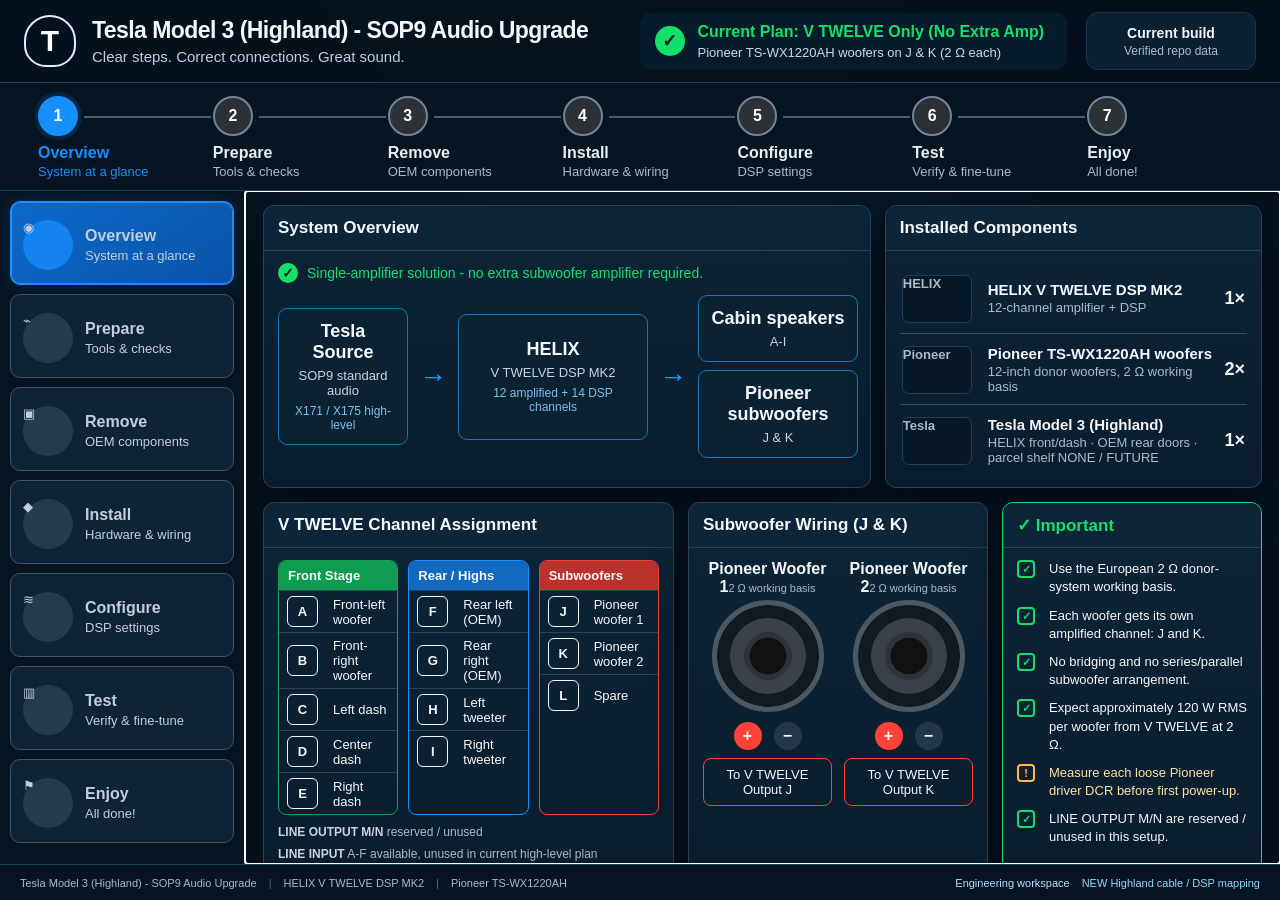
==== commit ca93024f: "docs(audio): synchronize replacement Highland harness guidance and links" ====
--- a/docs/index.html
+++ b/docs/index.html
@@ -39,8 +39,17 @@
     <span>Pioneer TS-WX1220AH</span>
     <span class="footer-spacer"></span>
     <a href="engineering.html">Engineering workspace</a>
+    <a href="dsp-wiring.html" style="color:#94d7ff">NEW Highland cable / DSP mapping</a>
   </footer>
 </div>
+<!--
+  The source-focused engineering workspace moved to engineering.html when the
+  installation workflow became the default Pages entry point. These legacy
+  validation markers remain here until validate_docs_workspace.py is split into
+  workflow and engineering contracts: assets/installed-system.js,
+  assets/installed-system.css, Tesla Parts Catalog · Audio Speakers, VEHICLE MAP,
+  >Vehicle map<.
+-->
 <script src="assets/workflow.js"></script>
 </body>
 </html>
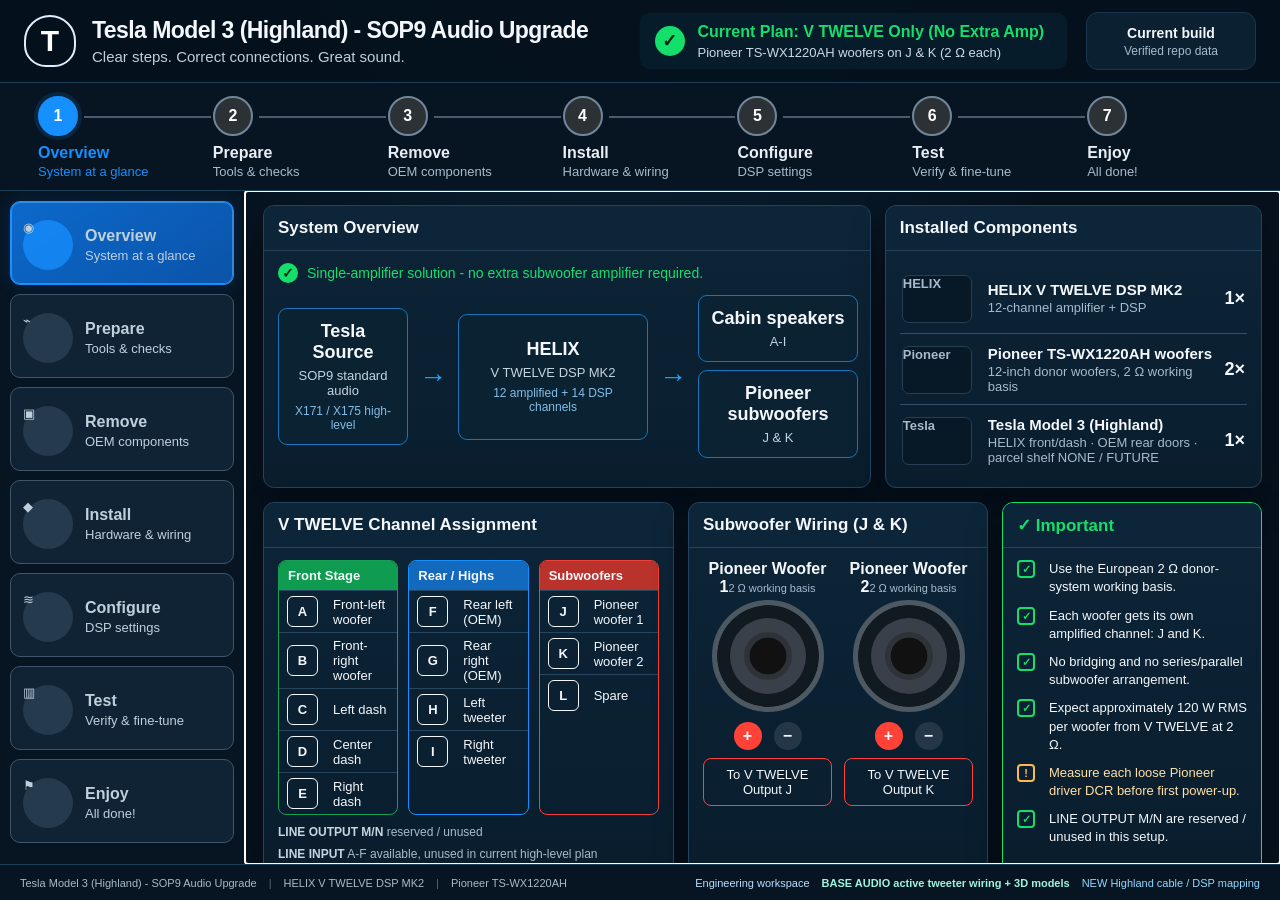
==== commit 20c78eb8: "docs(audio): prioritise BAUDIO current car over historical premium paths" ====
--- a/docs/index.html
+++ b/docs/index.html
@@ -39,6 +39,7 @@
     <span>Pioneer TS-WX1220AH</span>
     <span class="footer-spacer"></span>
     <a href="engineering.html">Engineering workspace</a>
+    <a href="baudio-tweeter-routing.html" style="color:#9ff4df"><strong>BASE AUDIO active tweeter wiring + 3D models</strong></a>
     <a href="dsp-wiring.html" style="color:#94d7ff">NEW Highland cable / DSP mapping</a>
   </footer>
 </div>
